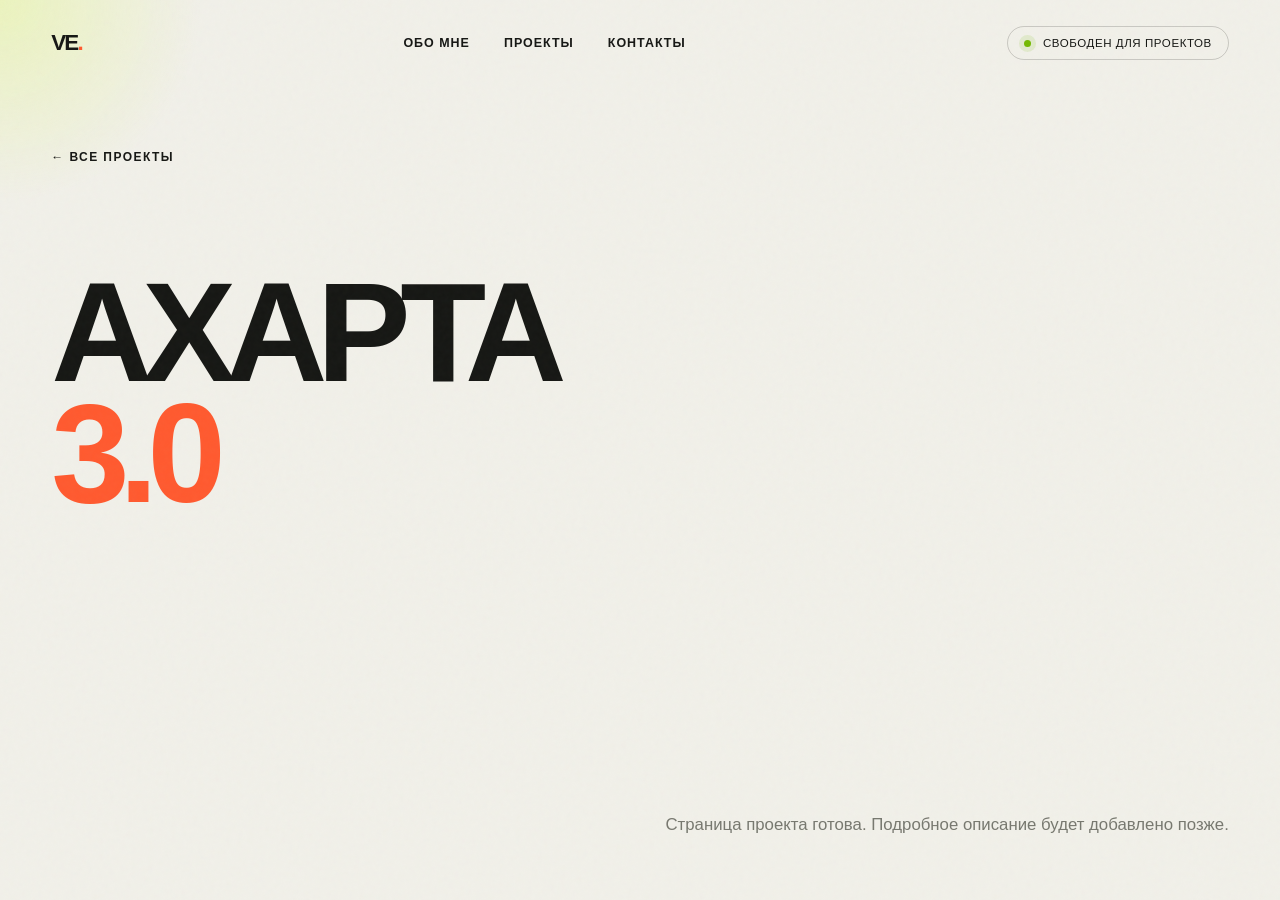
==== axapta-3.html @ bc37e4c9 "Add dedicated Axapta project pages" ====
<!doctype html>
<html lang="ru">
  <head>
    <meta charset="UTF-8" />
    <meta name="viewport" content="width=device-width, initial-scale=1.0" />
    <meta name="description" content="Проект Axapta 3.0 в портфолио Владимира Ефимова." />
    <title>Axapta 3.0 — проект Владимира Ефимова</title>
    <link rel="stylesheet" href="styles.css" />
  </head>
  <body>
    <div class="noise" aria-hidden="true"></div>
    <div class="cursor-glow" aria-hidden="true"></div>

    <header class="site-header">
      <a class="logo" href="index.html" aria-label="На главную">VE<span>.</span></a>
      <nav class="nav" aria-label="Основная навигация">
        <a href="index.html#about">Обо мне</a>
        <a href="index.html#work">Проекты</a>
        <a href="index.html#contact">Контакты</a>
      </nav>
      <a class="status" href="index.html#contact"><i></i> Свободен для проектов</a>
    </header>

    <main class="detail-page">
      <a class="detail-back" href="index.html#work">← Все проекты</a>
      <h1>AXAPTA<span>3.0</span></h1>
      <p class="detail-placeholder">
        Страница проекта готова. Подробное описание будет добавлено позже.
      </p>
    </main>

    <script src="script.js"></script>
  </body>
</html>
---- styles.css ----
:root {
  --ink: #161714;
  --paper: #f1f0e9;
  --muted: #77786f;
  --acid: #d8ff35;
  --orange: #ff5a2f;
  --line: rgba(22, 23, 20, 0.18);
}

* { box-sizing: border-box; }
html { scroll-behavior: smooth; overflow-x: hidden; }
body {
  margin: 0;
  background: var(--paper);
  color: var(--ink);
  font-family: Arial, Helvetica, sans-serif;
  overflow-x: hidden;
}

a { color: inherit; text-decoration: none; }
.noise {
  position: fixed; inset: 0; z-index: 20; pointer-events: none; opacity: .05;
  background-image: url("data:image/svg+xml,%3Csvg viewBox='0 0 180 180' xmlns='http://www.w3.org/2000/svg'%3E%3Cfilter id='n'%3E%3CfeTurbulence type='fractalNoise' baseFrequency='.9' numOctaves='4' stitchTiles='stitch'/%3E%3C/filter%3E%3Crect width='100%25' height='100%25' filter='url(%23n)' opacity='.55'/%3E%3C/svg%3E");
}
.cursor-glow {
  position: fixed; width: 420px; height: 420px; border-radius: 50%; z-index: -1;
  background: radial-gradient(circle, rgba(216,255,53,.24), transparent 68%);
  transform: translate(-50%, -50%); pointer-events: none; transition: opacity .3s;
}

.site-header {
  position: absolute; z-index: 10; top: 0; left: 0; width: 100%; padding: 26px 4vw;
  display: flex; justify-content: space-between; align-items: center;
}
.logo { font: 600 1.4rem "Arial Black", Arial, sans-serif; letter-spacing: -.08em; }
.logo span { color: var(--orange); }
.nav { display: flex; gap: 34px; font-size: .78rem; font-weight: 600; text-transform: uppercase; letter-spacing: .08em; }
.nav a { position: relative; }
.nav a::after { content: ""; position: absolute; left: 0; bottom: -5px; width: 100%; height: 1px; background: currentColor; transform: scaleX(0); transform-origin: right; transition: transform .35s; }
.nav a:hover::after { transform: scaleX(1); transform-origin: left; }
.status { padding: 10px 16px; border: 1px solid var(--line); border-radius: 100px; font-size: .72rem; text-transform: uppercase; letter-spacing: .05em; }
.status i { display: inline-block; width: 7px; height: 7px; margin-right: 8px; border-radius: 50%; background: #74b900; box-shadow: 0 0 0 5px rgba(116,185,0,.12); animation: blink 2s infinite; }

.hero { min-height: 100vh; padding: 155px 4vw 50px; display: flex; flex-direction: column; justify-content: center; position: relative; isolation: isolate; }
.eyebrow { margin: 0 0 28px; font-size: .73rem; font-weight: 700; text-transform: uppercase; letter-spacing: .18em; }
.hero-title { margin: 0; font: 600 clamp(3.6rem, 9.6vw, 10rem)/.88 "Arial Black", Arial, sans-serif; letter-spacing: -.075em; }
.title-line { display: block; overflow: hidden; }
.title-line > span { display: block; animation: titleIn 1s cubic-bezier(.16,1,.3,1) both; }
.title-line:nth-child(2) > span { animation-delay: .12s; }
.title-line:nth-child(3) > span { animation-delay: .24s; }
.accent-line { color: var(--orange); padding-left: 10vw; }
.hero-bottom { display: grid; grid-template-columns: 1fr auto; align-items: end; margin-top: 35px; padding-left: 44%; }
.hero-bottom > p { max-width: 460px; margin: 0; font-size: clamp(.95rem, 1.35vw, 1.25rem); line-height: 1.65; color: #51524c; }
.round-link { width: 140px; height: 140px; margin-left: 40px; padding: 24px; display: flex; flex-direction: column; justify-content: space-between; background: var(--acid); border-radius: 50%; font-size: .75rem; font-weight: 700; text-transform: uppercase; transition: transform .3s, border-radius .4s; }
.round-link:hover { border-radius: 35%; transform: rotate(-8deg); }
.round-link b { align-self: flex-end; font-size: 1.5rem; }
.scroll-note { position: absolute; left: 4vw; bottom: 45px; display: flex; align-items: center; gap: 12px; color: var(--muted); font-size: .68rem; text-transform: uppercase; letter-spacing: .1em; writing-mode: vertical-rl; }
.scroll-note span { width: 1px; height: 45px; background: var(--ink); animation: scrollLine 2s infinite; }
.hero-orbit { position: absolute; z-index: -1; border: 1px solid rgba(22,23,20,.08); border-radius: 50%; }
.orbit-one { width: 44vw; height: 44vw; right: -12vw; top: 6vh; animation: float 8s ease-in-out infinite; }
.orbit-two { width: 17vw; height: 17vw; left: 28vw; bottom: 2vh; background: rgba(216,255,53,.15); filter: blur(1px); animation: float 6s ease-in-out infinite reverse; }

.section { padding: 120px 4vw; }
.section-label { display: flex; gap: 18px; align-items: center; margin-bottom: 80px; font-size: .72rem; font-weight: 700; text-transform: uppercase; letter-spacing: .14em; }
.section-label::after { content: ""; height: 1px; flex: 1; background: var(--line); }
.section-label span { color: var(--orange); }
.about { background: var(--ink); color: var(--paper); }
.about .section-label::after { background: rgba(255,255,255,.18); }
.about-grid { display: grid; grid-template-columns: 1.2fr .8fr; gap: 8vw; align-items: end; }
.about h2 { margin: 0; font: 500 clamp(2.8rem, 6vw, 6.5rem)/1.05 "Arial Black", Arial, sans-serif; letter-spacing: -.06em; }
.about h2 em, .contact h2 em { color: var(--acid); font-style: normal; }
.about-copy > p { color: #b9bab3; font-size: 1.05rem; line-height: 1.8; }
.stats { display: grid; grid-template-columns: repeat(3, 1fr); gap: 20px; margin-top: 55px; padding-top: 30px; border-top: 1px solid rgba(255,255,255,.15); }
.stats strong { display: block; font: 500 clamp(2rem, 3.3vw, 3.4rem) "Arial Black", Arial, sans-serif; }
.stats strong::after { content: "+"; color: var(--acid); }
.stats span { color: #898a83; font-size: .7rem; text-transform: uppercase; }

.projects { display: grid; grid-template-columns: repeat(3, minmax(0, 1fr)); gap: 2vw; align-items: stretch; }
.project { padding: 22px; min-height: 600px; display: flex; flex-direction: column; transition: transform .5s cubic-bezier(.2,.8,.2,1); }
.project:hover { transform: translateY(-12px); }
.project-dark { background: #22262b; color: white; }
.project-light { background: #dddcd4; }
.project-acid { background: var(--acid); }
.project-top { display: flex; justify-content: space-between; font-size: .65rem; text-transform: uppercase; letter-spacing: .1em; opacity: .65; }
.project-visual { flex: 1; min-height: 330px; position: relative; display: grid; place-items: center; overflow: hidden; }
.visual-aurora { perspective: 700px; }
.aurora-sphere { width: 240px; height: 240px; border-radius: 50%; background: radial-gradient(circle at 33% 28%, #fff, #ad8cff 18%, #30296c 55%, #080b13 75%); box-shadow: 0 0 80px #6047a7; animation: sphere 7s ease-in-out infinite; }
.visual-aurora p { position: absolute; font: 500 clamp(2rem, 4vw, 4rem) "Arial Black", Arial, sans-serif; letter-spacing: .24em; mix-blend-mode: difference; }
.visual-mono { background: linear-gradient(135deg, transparent 50%, rgba(0,0,0,.04) 50%); }
.mono-card { width: 180px; height: 250px; display: grid; place-items: center; background: var(--ink); color: var(--paper); font: 500 5rem "Arial Black", Arial, sans-serif; transform: rotate(-8deg); box-shadow: 20px 20px 0 rgba(0,0,0,.08); transition: transform .6s; }
.project:hover .mono-card { transform: rotate(3deg) scale(1.05); }
.mono-ring { position: absolute; width: 290px; height: 290px; border: 1px solid var(--ink); border-radius: 50%; }
.visual-mono p { position: absolute; right: 8%; bottom: 5%; font: 600 1rem/1.2 "Arial Black", Arial, sans-serif; text-align: right; }
.pulse-lines { position: absolute; inset: 8%; background: repeating-radial-gradient(ellipse at center, transparent 0 9px, var(--ink) 10px 12px); animation: pulse 5s linear infinite; }
.visual-pulse p { position: relative; z-index: 1; padding: 20px; background: var(--acid); font: 600 clamp(3rem, 8vw, 8rem)/.82 "Arial Black", Arial, sans-serif; letter-spacing: -.08em; text-align: center; }
.project-info { display: grid; grid-template-columns: 1fr auto; gap: 12px 25px; align-items: end; padding-top: 20px; border-top: 1px solid currentColor; }
.project-info h3 { margin: 0; font: 500 1.15rem "Arial Black", Arial, sans-serif; }
.project-info p { grid-column: 1 / -1; max-width: 320px; margin: 0; font-size: .8rem; line-height: 1.55; opacity: .65; }
.project-arrow { font-size: 1.8rem; transition: transform .3s; }
.project:hover .project-arrow { transform: rotate(45deg); }

.detail-page { min-height: 100vh; padding: 150px 4vw 60px; display: flex; flex-direction: column; }
.detail-back { align-self: flex-start; margin-bottom: 12vh; font-size: .75rem; font-weight: 700; text-transform: uppercase; letter-spacing: .12em; }
.detail-back:hover { color: var(--orange); }
.detail-page h1 { max-width: 1100px; margin: 0; font: 600 clamp(4rem, 11vw, 11rem)/.86 "Arial Black", Arial, sans-serif; letter-spacing: -.075em; }
.detail-page h1 span { display: block; color: var(--orange); }
.detail-placeholder { max-width: 570px; margin: auto 0 0 auto; padding-top: 80px; color: var(--muted); font-size: 1.05rem; line-height: 1.7; }

.services { padding-top: 40px; }
.service { display: grid; grid-template-columns: 70px 1fr 1fr auto; gap: 30px; align-items: center; padding: 34px 0; border-bottom: 1px solid var(--line); }
.service > span { color: var(--orange); font-size: .7rem; }
.service h3 { margin: 0; font: 500 clamp(1.5rem, 3vw, 3rem) "Arial Black", Arial, sans-serif; letter-spacing: -.04em; }
.service p { color: var(--muted); }
.service b { font-size: 1.5rem; transition: transform .5s; }
.service:hover b { transform: rotate(180deg) scale(1.3); color: var(--orange); }

.contact { min-height: 90vh; padding-bottom: 35px; display: flex; flex-direction: column; justify-content: center; background: var(--orange); color: var(--ink); }
.contact h2 { margin: 0 0 60px; font: 600 clamp(3rem, 8.8vw, 9rem)/.9 "Arial Black", Arial, sans-serif; letter-spacing: -.075em; }
.contact h2 em { color: var(--paper); }
.contact-link { display: flex; justify-content: space-between; align-items: center; padding: 25px 0; border-bottom: 2px solid var(--ink); font-size: clamp(1.1rem, 2.2vw, 2.2rem); }
.contact-link span { font-size: 1.5em; transition: transform .3s; }
.contact-link:hover span { transform: rotate(45deg); }
footer { display: flex; justify-content: space-between; gap: 30px; margin-top: auto; padding-top: 90px; font-size: .7rem; text-transform: uppercase; letter-spacing: .08em; }
footer div { display: flex; gap: 25px; }

.reveal { opacity: 0; transform: translateY(35px); transition: opacity .8s ease, transform .8s cubic-bezier(.16,1,.3,1); }
.reveal.visible { opacity: 1; transform: translateY(0); }

@keyframes titleIn { from { transform: translateY(110%); } to { transform: translateY(0); } }
@keyframes blink { 50% { opacity: .4; } }
@keyframes scrollLine { 0% { transform: scaleY(0); transform-origin: top; } 45% { transform: scaleY(1); transform-origin: top; } 55% { transform: scaleY(1); transform-origin: bottom; } 100% { transform: scaleY(0); transform-origin: bottom; } }
@keyframes float { 50% { transform: translateY(30px) rotate(8deg); } }
@keyframes sphere { 50% { transform: rotateY(30deg) translateY(-18px); filter: hue-rotate(40deg); } }
@keyframes pulse { 50% { transform: scale(.86) rotate(4deg); } }

@media (max-width: 820px) {
  .site-header { padding-top: 20px; }
  .nav { display: none; }
  .status { font-size: .58rem; }
  .hero { padding-top: 130px; min-height: 780px; }
  .hero-title { font-size: clamp(3.15rem, 14vw, 6rem); }
  .accent-line { padding-left: 0; }
  .hero-bottom { padding-left: 15%; grid-template-columns: 1fr; }
  .round-link { width: 110px; height: 110px; margin: 30px 0 0 auto; padding: 18px; }
  .scroll-note { display: none; }
  .section { padding: 85px 5vw; }
  .section-label { margin-bottom: 50px; }
  .about-grid, .projects { grid-template-columns: 1fr; }
  .about-copy { margin-top: 40px; }
  .project { min-height: 560px; }
  .project-info { grid-template-columns: 1fr auto; }
  .project-info p { display: none; }
  .service { grid-template-columns: 40px 1fr auto; gap: 15px; }
  .service p { display: none; }
  footer { flex-direction: column; }
}

@media (prefers-reduced-motion: reduce) {
  *, *::before, *::after { animation-duration: .01ms !important; animation-iteration-count: 1 !important; scroll-behavior: auto !important; }
  .reveal { opacity: 1; transform: none; }
  .cursor-glow { display: none; }
}
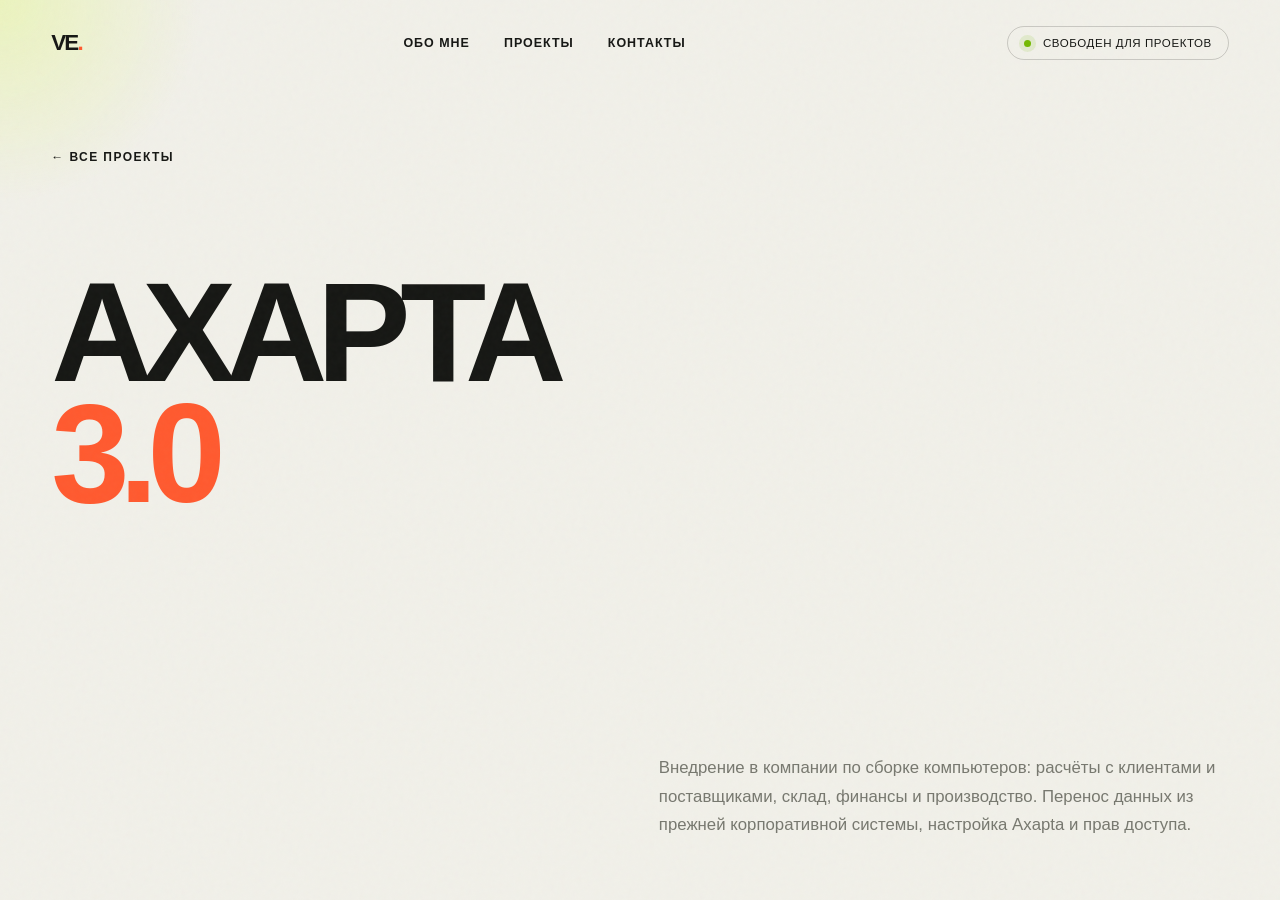
==== commit 7d6d355c: "Move Axapta 3 details to project page" ====
--- a/axapta-3.html
+++ b/axapta-3.html
@@ -25,7 +25,9 @@
       <a class="detail-back" href="index.html#work">← Все проекты</a>
       <h1>AXAPTA<span>3.0</span></h1>
       <p class="detail-placeholder">
-        Страница проекта готова. Подробное описание будет добавлено позже.
+        Внедрение в компании по сборке компьютеров: расчёты с клиентами
+        и поставщиками, склад, финансы и производство. Перенос данных из
+        прежней корпоративной системы, настройка Axapta и прав доступа.
       </p>
     </main>
 
--- a/styles.css
+++ b/styles.css
@@ -84,13 +84,13 @@
 .project-top { display: flex; justify-content: space-between; font-size: .65rem; text-transform: uppercase; letter-spacing: .1em; opacity: .65; }
 .project-visual { flex: 1; min-height: 330px; position: relative; display: grid; place-items: center; overflow: hidden; }
 .visual-aurora { perspective: 700px; }
-.aurora-sphere { width: 240px; height: 240px; border-radius: 50%; background: radial-gradient(circle at 33% 28%, #fff, #ad8cff 18%, #30296c 55%, #080b13 75%); box-shadow: 0 0 80px #6047a7; animation: sphere 7s ease-in-out infinite; }
-.visual-aurora p { position: absolute; font: 500 clamp(2rem, 4vw, 4rem) "Arial Black", Arial, sans-serif; letter-spacing: .24em; mix-blend-mode: difference; }
+.aurora-sphere { width: 120px; height: 120px; border-radius: 50%; background: radial-gradient(circle at 33% 28%, #fff, #ad8cff 18%, #30296c 55%, #080b13 75%); box-shadow: 0 0 40px #6047a7; animation: sphere 7s ease-in-out infinite; }
+.visual-aurora p { position: absolute; font: 500 clamp(1rem, 2vw, 2rem) "Arial Black", Arial, sans-serif; letter-spacing: .24em; mix-blend-mode: difference; }
 .visual-mono { background: linear-gradient(135deg, transparent 50%, rgba(0,0,0,.04) 50%); }
-.mono-card { width: 180px; height: 250px; display: grid; place-items: center; background: var(--ink); color: var(--paper); font: 500 5rem "Arial Black", Arial, sans-serif; transform: rotate(-8deg); box-shadow: 20px 20px 0 rgba(0,0,0,.08); transition: transform .6s; }
+.mono-card { width: 90px; height: 125px; display: grid; place-items: center; background: var(--ink); color: var(--paper); font: 500 2.5rem "Arial Black", Arial, sans-serif; transform: rotate(-8deg); box-shadow: 10px 10px 0 rgba(0,0,0,.08); transition: transform .6s; }
 .project:hover .mono-card { transform: rotate(3deg) scale(1.05); }
-.mono-ring { position: absolute; width: 290px; height: 290px; border: 1px solid var(--ink); border-radius: 50%; }
-.visual-mono p { position: absolute; right: 8%; bottom: 5%; font: 600 1rem/1.2 "Arial Black", Arial, sans-serif; text-align: right; }
+.mono-ring { position: absolute; width: 145px; height: 145px; border: 1px solid var(--ink); border-radius: 50%; }
+.visual-mono p { position: absolute; right: 8%; bottom: 5%; font: 600 .5rem/1.2 "Arial Black", Arial, sans-serif; text-align: right; }
 .pulse-lines { position: absolute; inset: 8%; background: repeating-radial-gradient(ellipse at center, transparent 0 9px, var(--ink) 10px 12px); animation: pulse 5s linear infinite; }
 .visual-pulse p { position: relative; z-index: 1; padding: 20px; background: var(--acid); font: 600 clamp(3rem, 8vw, 8rem)/.82 "Arial Black", Arial, sans-serif; letter-spacing: -.08em; text-align: center; }
 .project-info { display: grid; grid-template-columns: 1fr auto; gap: 12px 25px; align-items: end; padding-top: 20px; border-top: 1px solid currentColor; }
